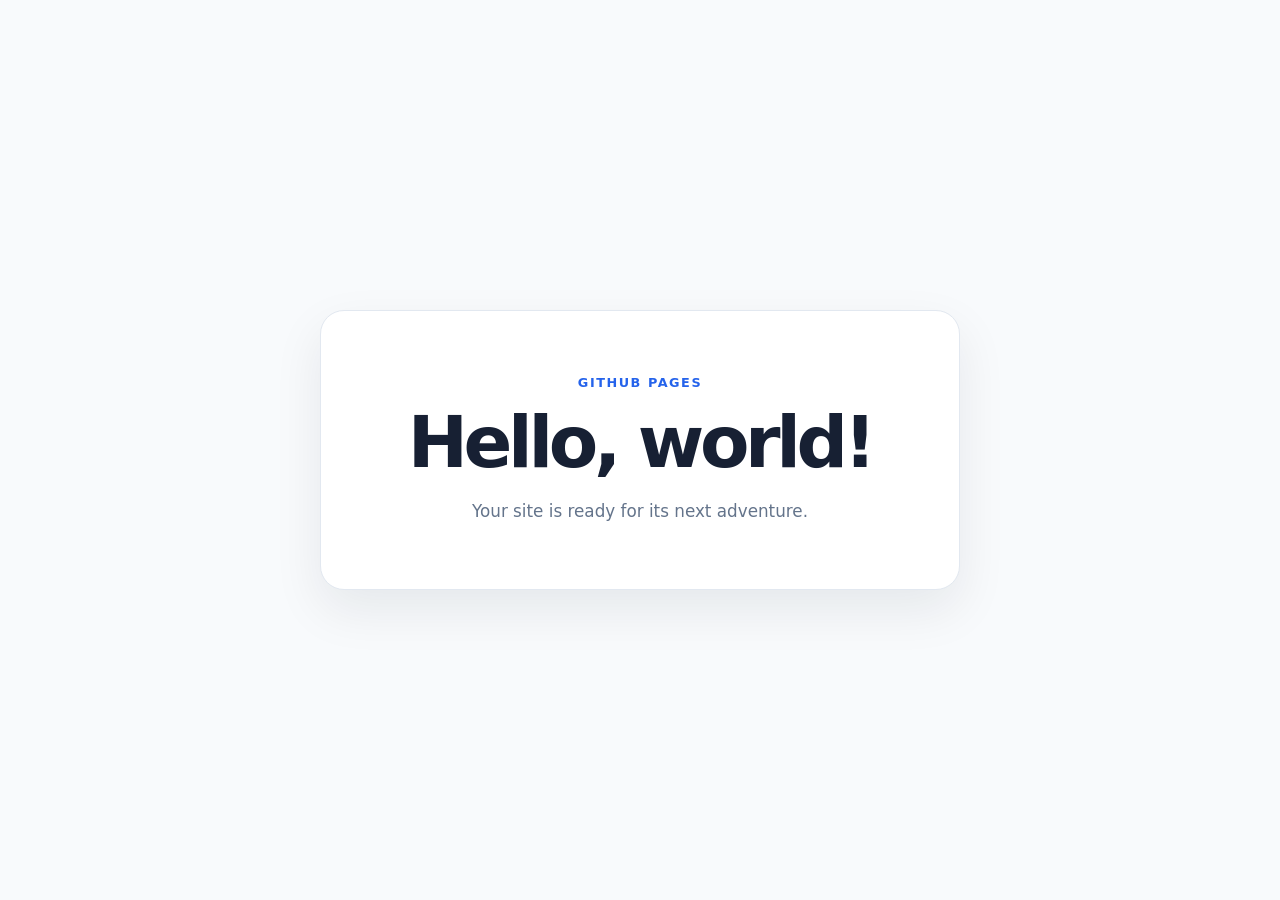
==== index.html @ b0e6faa7 "Hello world" ====
<!doctype html>
<html lang="en">
  <head>
    <meta charset="utf-8" />
    <meta name="viewport" content="width=device-width, initial-scale=1" />
    <meta name="theme-color" content="#f8fafc" />
    <title>Hello, world!</title>
    <style>
      :root {
        color-scheme: light;
        font-family: system-ui, -apple-system, BlinkMacSystemFont, "Segoe UI", sans-serif;
        color: #172033;
        background: #f8fafc;
      }

      * { box-sizing: border-box; }

      body {
        min-height: 100vh;
        margin: 0;
        display: grid;
        place-items: center;
        padding: 24px;
      }

      main {
        width: min(100%, 640px);
        padding: clamp(32px, 8vw, 64px);
        text-align: center;
        background: #fff;
        border: 1px solid #e2e8f0;
        border-radius: 24px;
        box-shadow: 0 20px 50px rgb(15 23 42 / 8%);
      }

      .eyebrow {
        margin: 0 0 16px;
        color: #2563eb;
        font-size: 0.8rem;
        font-weight: 700;
        letter-spacing: 0.12em;
        text-transform: uppercase;
      }

      h1 {
        margin: 0;
        font-size: clamp(2.5rem, 9vw, 4.5rem);
        letter-spacing: -0.06em;
        line-height: 1;
      }

      p:last-child {
        margin: 20px 0 0;
        color: #64748b;
        font-size: 1.05rem;
        line-height: 1.6;
      }
    </style>
  </head>
  <body>
    <main>
      <p class="eyebrow">GitHub Pages</p>
      <h1>Hello, world!</h1>
      <p>Your site is ready for its next adventure.</p>
    </main>
  </body>
</html>
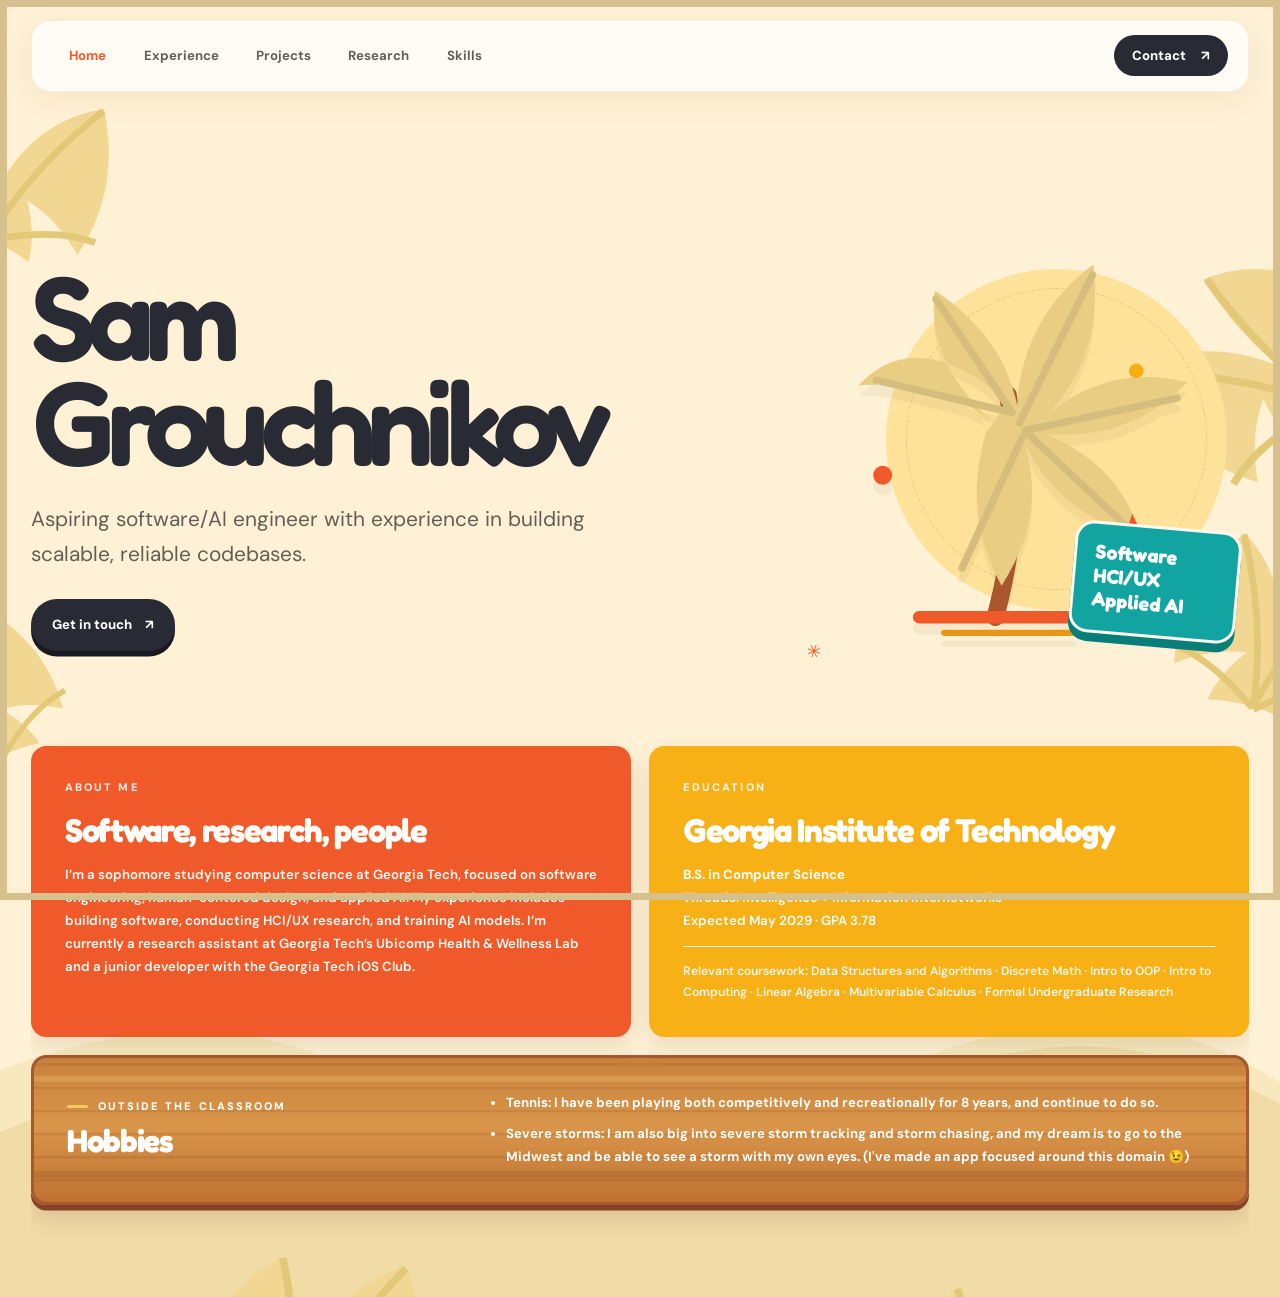
==== commit 22cd86d1: "New!" ====
--- a/index.html
+++ b/index.html
@@ -3,65 +3,34 @@
   <head>
     <meta charset="utf-8" />
     <meta name="viewport" content="width=device-width, initial-scale=1" />
-    <meta name="theme-color" content="#f8fafc" />
-    <title>Hello, world!</title>
-    <style>
-      :root {
-        color-scheme: light;
-        font-family: system-ui, -apple-system, BlinkMacSystemFont, "Segoe UI", sans-serif;
-        color: #172033;
-        background: #f8fafc;
-      }
-
-      * { box-sizing: border-box; }
-
-      body {
-        min-height: 100vh;
-        margin: 0;
-        display: grid;
-        place-items: center;
-        padding: 24px;
-      }
-
-      main {
-        width: min(100%, 640px);
-        padding: clamp(32px, 8vw, 64px);
-        text-align: center;
-        background: #fff;
-        border: 1px solid #e2e8f0;
-        border-radius: 24px;
-        box-shadow: 0 20px 50px rgb(15 23 42 / 8%);
-      }
-
-      .eyebrow {
-        margin: 0 0 16px;
-        color: #2563eb;
-        font-size: 0.8rem;
-        font-weight: 700;
-        letter-spacing: 0.12em;
-        text-transform: uppercase;
-      }
-
-      h1 {
-        margin: 0;
-        font-size: clamp(2.5rem, 9vw, 4.5rem);
-        letter-spacing: -0.06em;
-        line-height: 1;
-      }
-
-      p:last-child {
-        margin: 20px 0 0;
-        color: #64748b;
-        font-size: 1.05rem;
-        line-height: 1.6;
-      }
-    </style>
+    <meta name="theme-color" content="#fff1d5" />
+    <meta name="description" content="Sam Grouchnikov — Georgia Tech computer science student, researcher, and software builder." />
+    <title>Sam Grouchnikov — Software, research & ideas</title>
+    <link rel="stylesheet" href="assets/site.css" />
+    <script src="assets/site.js" defer></script>
   </head>
   <body>
-    <main>
-      <p class="eyebrow">GitHub Pages</p>
-      <h1>Hello, world!</h1>
-      <p>Your site is ready for its next adventure.</p>
-    </main>
+    <div class="site-background" aria-hidden="true">
+      <svg class="background-leaf leaf-a" viewBox="0 0 220 190"><path fill="currentColor" d="M13 177C4 133 13 53 72 16c16 36 26 72 27 107 9-53 38-94 83-115 28 51 34 103 18 155-21-20-43-33-67-39 12 20 19 40 20 61-42-14-76-15-104-4 4-17 12-33 24-49-21 8-40 23-60 45Z"/><path d="M106 177C99 121 88 65 70 18M105 177c14-60 41-116 77-167M104 177c-29-33-57-53-86-61M106 176c40-22 75-33 108-31" fill="none" stroke="#e3c878" stroke-width="7"/></svg>
+      <svg class="background-leaf leaf-b" viewBox="0 0 220 190"><path fill="currentColor" d="M13 177C4 133 13 53 72 16c16 36 26 72 27 107 9-53 38-94 83-115 28 51 34 103 18 155-21-20-43-33-67-39 12 20 19 40 20 61-42-14-76-15-104-4 4-17 12-33 24-49-21 8-40 23-60 45Z"/><path d="M106 177C99 121 88 65 70 18M105 177c14-60 41-116 77-167M104 177c-29-33-57-53-86-61M106 176c40-22 75-33 108-31" fill="none" stroke="#e3c878" stroke-width="7"/></svg>
+      <svg class="background-leaf leaf-c" viewBox="0 0 220 190"><path fill="currentColor" d="M13 177C4 133 13 53 72 16c16 36 26 72 27 107 9-53 38-94 83-115 28 51 34 103 18 155-21-20-43-33-67-39 12 20 19 40 20 61-42-14-76-15-104-4 4-17 12-33 24-49-21 8-40 23-60 45Z"/><path d="M106 177C99 121 88 65 70 18M105 177c14-60 41-116 77-167M104 177c-29-33-57-53-86-61M106 176c40-22 75-33 108-31" fill="none" stroke="#e3c878" stroke-width="7"/></svg>
+      <svg class="background-leaf leaf-d" viewBox="0 0 220 190"><path fill="currentColor" d="M13 177C4 133 13 53 72 16c16 36 26 72 27 107 9-53 38-94 83-115 28 51 34 103 18 155-21-20-43-33-67-39 12 20 19 40 20 61-42-14-76-15-104-4 4-17 12-33 24-49-21 8-40 23-60 45Z"/><path d="M106 177C99 121 88 65 70 18M105 177c14-60 41-116 77-167M104 177c-29-33-57-53-86-61M106 176c40-22 75-33 108-31" fill="none" stroke="#e3c878" stroke-width="7"/></svg>
+      <svg class="background-leaf leaf-e" viewBox="0 0 220 190"><path fill="currentColor" d="M13 177C4 133 13 53 72 16c16 36 26 72 27 107 9-53 38-94 83-115 28 51 34 103 18 155-21-20-43-33-67-39 12 20 19 40 20 61-42-14-76-15-104-4 4-17 12-33 24-49-21 8-40 23-60 45Z"/><path d="M106 177C99 121 88 65 70 18M105 177c14-60 41-116 77-167M104 177c-29-33-57-53-86-61M106 176c40-22 75-33 108-31" fill="none" stroke="#e3c878" stroke-width="7"/></svg>
+      <svg class="background-leaf leaf-f" viewBox="0 0 220 190"><path fill="currentColor" d="M13 177C4 133 13 53 72 16c16 36 26 72 27 107 9-53 38-94 83-115 28 51 34 103 18 155-21-20-43-33-67-39 12 20 19 40 20 61-42-14-76-15-104-4 4-17 12-33 24-49-21 8-40 23-60 45Z"/><path d="M106 177C99 121 88 65 70 18M105 177c14-60 41-116 77-167M104 177c-29-33-57-53-86-61M106 176c40-22 75-33 108-31" fill="none" stroke="#e3c878" stroke-width="7"/></svg>
+      <svg class="background-waves" viewBox="0 0 1200 240" preserveAspectRatio="none"><path d="M0 90c180-46 266-24 391 17 137 45 247 45 401-4 175-56 281-61 408-5v142H0Z" fill="#f8e8be"/><path d="M0 131c158-48 266-51 414-12 140 37 249 40 396-8 174-56 273-42 390 1v128H0Z" fill="#f1dca7"/></svg>
+    </div>
+    <div class="site-shell">
+      <header class="site-header">
+        <nav class="main-nav" aria-label="Main navigation">
+          <a href="#home" data-route="home">Home</a>
+          <a href="#experience" data-route="experience">Experience</a>
+          <a href="#work" data-route="work">Projects</a>
+          <a href="#research" data-route="research">Research</a>
+          <a href="#about" data-route="about">Skills</a>
+        </nav>
+        <a class="contact-link" href="#contact">Contact <span aria-hidden="true">↗</span></a>
+      </header>
+      <main id="app" tabindex="-1" aria-live="polite"></main>
+    </div>
   </body>
 </html>
--- a/assets/site.css
+++ b/assets/site.css
@@ -0,0 +1,291 @@
+@import url('https://fonts.googleapis.com/css2?family=DM+Sans:wght@400;500;600;700;800&family=Fredoka:wght@400;500;600;700&display=swap');
+
+:root {
+  font-family: 'DM Sans', 'Trebuchet MS', sans-serif;
+  color: #292b34;
+  background: #fff1d5;
+  font-synthesis: none;
+  text-rendering: optimizeLegibility;
+  -webkit-font-smoothing: antialiased;
+  --cream: #fff1d5;
+  --paper: #fffdf8;
+  --ink: #292b34;
+  --muted: #706c64;
+  --orange: #f05a2b;
+  --yellow: #f5ad12;
+  --teal: #11a4a1;
+  --line: #eadfcf;
+  --radius: 22px;
+}
+
+* { box-sizing: border-box; }
+html { min-width: 320px; scroll-behavior: smooth; zoom: 1.1; }
+body { position: relative; min-width: 320px; min-height: 100vh; margin: 0; background: var(--cream); }
+body::after { position: fixed; z-index: 30; inset: 0; border: 7px solid #d6c08d; content: ''; pointer-events: none; }
+a { color: inherit; }
+button, a { -webkit-tap-highlight-color: transparent; }
+a:focus-visible, button:focus-visible { outline: 3px solid var(--teal); outline-offset: 4px; }
+
+.site-background { position: absolute; z-index: 0; inset: 0; overflow: hidden; pointer-events: none; }
+.background-leaf { position: absolute; z-index: 4; color: #f1d791; }
+.background-leaf.leaf-a { top: 6%; left: -7%; width: clamp(100px, 15vw, 190px); transform: rotate(17deg); }
+.background-leaf.leaf-b { top: 20%; right: -7%; width: clamp(120px, 18vw, 215px); transform: scaleX(-1) rotate(56deg); }
+.background-leaf.leaf-c { top: 48%; left: -9%; width: clamp(100px, 13vw, 160px); transform: rotate(-31deg); }
+.background-leaf.leaf-d { top: 42%; right: -8%; width: clamp(110px, 16vw, 190px); transform: scaleX(-1) rotate(-22deg); }
+.background-leaf.leaf-e { bottom: -12%; left: 15%; width: clamp(120px, 18vw, 220px); transform: rotate(9deg); }
+.background-leaf.leaf-f { right: 13%; bottom: -15%; width: clamp(115px, 17vw, 205px); transform: scaleX(-1) rotate(-18deg); }
+.background-waves { position: absolute; z-index: 2; right: 0; bottom: 0; left: 0; width: 100%; height: 28%; }
+.site-shell { position: relative; z-index: 1; width: min(1240px, calc(100% - 56px)); min-height: 100vh; margin: 0 auto; display: flex; flex-direction: column; }
+.site-header { position: sticky; z-index: 10; top: 14px; display: grid; grid-template-columns: 1fr auto; align-items: center; gap: 20px; margin-top: 18px; padding: 13px 18px 13px 34px; border: 1px solid rgb(79 62 35 / 8%); border-radius: 18px; background: rgb(255 253 248 / 93%); box-shadow: 0 7px 28px rgb(71 52 25 / 6%); backdrop-filter: blur(12px); }
+.wordmark { width: fit-content; color: var(--ink); font-family: Fredoka, 'Trebuchet MS', sans-serif; font-size: 27px; font-weight: 600; letter-spacing: -.08em; text-decoration: none; }
+.wordmark span { color: var(--orange); }
+.main-nav { justify-self: start; display: flex; align-items: center; gap: clamp(15px, 2.7vw, 34px); }
+.main-nav a { position: relative; padding: 8px 0; color: #625f59; font-size: 12px; font-weight: 700; text-decoration: none; transition: color 150ms ease; }
+.main-nav a:hover, .main-nav a[aria-current="page"] { color: var(--orange); }
+.contact-link { justify-self: end; display: inline-flex; align-items: center; gap: 13px; padding: 11px 17px; border-radius: 999px; background: var(--ink); color: white; font-size: 12px; font-weight: 800; text-decoration: none; transition: transform 150ms ease, background 150ms ease; }
+.contact-link:hover { transform: translateY(-2px); background: var(--orange); }
+
+#app { flex: 1; min-height: 64vh; outline: none; }
+.page { position: relative; top: 0; overflow: hidden; padding: clamp(0px, calc(8vw - 52px), 46px) 0 84px; animation: arrive 280ms ease both; }
+.experience-page, .research-page { overflow: visible; }
+@keyframes arrive { from { opacity: 0; transform: translateY(8px); } to { opacity: 1; transform: translateY(0); } }
+.page-head { max-width: 760px; margin-bottom: 38px; }
+.eyebrow { display: flex; align-items: center; gap: 9px; margin: 0 0 14px; color: #8c714e; font-size: 10px; font-weight: 800; letter-spacing: .19em; text-transform: uppercase; }
+.eyebrow::before { width: 19px; height: 3px; border-radius: 3px; background: var(--teal); content: ''; }
+h1, h2, h3, p { margin-top: 0; }
+h1, h2, h3 { font-family: Fredoka, 'Trebuchet MS', sans-serif; }
+.page-head h1 { margin-bottom: 13px; color: var(--ink); font-size: clamp(42px, 7vw, 72px); font-weight: 600; letter-spacing: -.055em; line-height: .99; }
+.page-head > p:last-child { max-width: 650px; margin-bottom: 0; color: var(--muted); font-size: clamp(15px, 1.7vw, 18px); line-height: 1.7; }
+
+/* Home */
+.home-page { padding-top: clamp(58px, 8vw, 98px); }
+.hero { position: relative; display: grid; grid-template-columns: minmax(0, 1.2fr) minmax(280px, .8fr); align-items: center; gap: clamp(30px, 6vw, 78px); min-height: 470px; }
+.hero-copy { position: relative; z-index: 2; }
+.hero-copy .eyebrow { margin-bottom: 18px; }
+.hero h1 { max-width: 700px; margin: 0; color: var(--ink); font-size: clamp(56px, 9.5vw, 108px); font-weight: 600; letter-spacing: -.075em; line-height: .88; }
+.hero h1 span { color: var(--ink); }
+.hero-subtitle { max-width: 515px; margin: 26px 0 25px; color: #635f57; font-size: clamp(16px, 1.8vw, 19px); line-height: 1.65; }
+.hero-actions { display: flex; flex-wrap: wrap; gap: 11px; }
+.button-primary, .button-secondary { display: inline-flex; align-items: center; justify-content: center; gap: 12px; min-height: 48px; padding: 0 19px; border: 0; border-radius: 999px; font: inherit; font-size: 12px; font-weight: 800; text-decoration: none; cursor: pointer; transition: transform 160ms ease, box-shadow 160ms ease; }
+.button-primary { background: var(--ink); color: white; box-shadow: 0 5px 0 #171820; }
+.button-secondary { border: 1px solid #ded1bd; background: var(--paper); color: var(--ink); }
+.button-primary:hover, .button-secondary:hover { transform: translateY(-3px); box-shadow: 0 8px 14px rgb(58 48 32 / 12%); }
+.hero-visual { position: relative; min-height: 400px; display: grid; place-items: center; }
+.sun-disc { position: absolute; top: 28px; right: 20px; width: min(310px, 88%); aspect-ratio: 1; border-radius: 50%; background: #ffe29a; }
+.sun-disc::after { position: absolute; inset: 18px; border: 1px dashed rgb(187 119 18 / 28%); border-radius: inherit; content: ''; }
+.palm-art { position: relative; z-index: 1; width: min(370px, 100%); filter: drop-shadow(0 10px 0 rgb(120 100 61 / 7%)); }
+.hero-note { position: absolute; z-index: 2; right: -3px; bottom: 36px; width: 152px; padding: 14px 17px; border: 3px solid #fff9ed; border-radius: 17px; background: var(--teal); box-shadow: 0 8px 0 #087e7b; color: white; transform: translateX(-12px) rotate(5deg); }
+.hero-note strong { display: block; margin-bottom: 3px; font-family: Fredoka, sans-serif; font-size: 18px; }
+.hero-note span { font-size: 10px; font-weight: 700; }
+.hero-leaf { position: absolute; bottom: 27px; left: 8px; width: 75px; color: var(--orange); transform: rotate(-25deg); }
+.home-overview { display: grid; grid-template-columns: 1fr 1fr; gap: 16px; margin-top: 27px; }
+.home-info-card { min-height: 220px; padding: clamp(21px, 3vw, 31px); overflow: hidden; border: 0; border-radius: 14px; box-shadow: 0 8px 20px rgb(71 52 25 / 12%); }
+.home-info-card.about-card { background: #f05a2b; color: #fffdf8; }
+.home-info-card.education-card { background: #F7B016; color: #FFFFFF; }
+.education-card p:not(.eyebrow) { font-weight: 600; }
+.home-info-card h2 { margin: 0 0 12px; color: inherit; font-size: clamp(22px, 3vw, 30px); letter-spacing: -.04em; }
+.home-info-card p:not(.eyebrow) { margin: 0; color: inherit; font-size: 12px; line-height: 1.75; }
+.about-card p:not(.eyebrow) { font-weight: 600; }
+.home-info-card .eyebrow { color: inherit; opacity: .88; }
+.home-info-card .eyebrow::before { display: none; }
+.home-info-card p + p:not(.eyebrow) { margin-top: 13px; }
+.home-info-card strong { color: inherit; }
+.home-info-card .coursework { padding-top: 12px; border-top: 1px solid currentColor; font-size: 11px !important; font-weight: 600; opacity: .9; }
+.plank-panel { border: 3px solid #a9572d; border-radius: 14px; background: linear-gradient(180deg, transparent 0 12%, rgb(255 205 127 / 25%) 13% 16%, transparent 17% 78%, rgb(112 53 23 / 16%) 79% 83%, transparent 84%), repeating-linear-gradient(0deg, transparent 0 18px, rgb(112 53 23 / 13%) 19px 21px), linear-gradient(180deg, #c9823d, #d99549 48%, #bf7132); box-shadow: 0 5px 0 #824327, 0 12px 22px rgb(72 48 26 / 15%); color: #fffdf8; }
+.interests-panel { display: grid; grid-template-columns: minmax(220px, .7fr) 1.3fr; align-items: center; gap: 25px; margin-top: 16px; padding: clamp(21px, 3vw, 30px); }
+.interests-panel .eyebrow { margin-bottom: 7px; color: #fff0d9; }
+.plank-panel .eyebrow::before { background: #f5c766; }
+.interests-panel h2 { margin: 0; color: #ffd070; font-size: clamp(21px, 3vw, 29px); letter-spacing: -.04em; }
+.interest-tags { display: flex; flex-wrap: wrap; gap: 8px; }
+.interest-tags span { padding: 9px 12px; border: 1px solid rgb(255 255 255 / 16%); border-radius: 999px; background: rgb(255 255 255 / 7%); color: #fff8e9; font-size: 10px; font-weight: 700; }
+.hobbies-panel { display: grid; grid-template-columns: minmax(220px, .7fr) 1.3fr; align-items: center; gap: 25px; margin-top: 16px; padding: clamp(21px, 3vw, 30px); }
+.hobbies-panel .eyebrow { margin-bottom: 7px; color: #FFFFFF; }
+.hobbies-panel h2 { margin: 0; color: #FFFFFF; font-size: clamp(21px, 3vw, 29px); letter-spacing: -.04em; }
+.hobbies-list { display: grid; gap: 8px; margin: 0; padding-left: 18px; color: #FFFFFF; font-size: 12px; font-weight: 700; line-height: 1.75; }
+
+/* Work, experience, research, and about */
+.project-grid { display: grid; grid-template-columns: repeat(2, minmax(0, 1fr)); gap: 17px; }
+.work-page .project-grid { margin-top: 17px; }
+.project-card { position: relative; display: flex; min-height: 285px; flex-direction: column; padding: 24px; overflow: hidden; border: 1px solid rgb(90 67 38 / 9%); border-radius: var(--radius); background: var(--paper); box-shadow: 0 8px 27px rgb(71 52 25 / 6%); transition: transform 180ms ease, box-shadow 180ms ease; }
+.project-card:hover { transform: translateY(-4px) rotate(-.2deg); box-shadow: 0 14px 32px rgb(71 52 25 / 10%); }
+.work-page .project-theme-orange { border-color: #e9491c; background: #f05223; color: #fff; }
+.work-page .project-theme-white { border-color: #c66a9a; background: #d16da8; color: #fff; }
+.work-page .project-theme-yellow { border-color: #e9a600; background: #ffb612; color: #533d0a; }
+.work-page .project-theme-teal { border-color: #008f91; background: #00a6a7; color: #fff; }
+.work-page .project-theme-orange h2, .work-page .project-theme-white h2, .work-page .project-theme-teal h2 { color: #fff; }
+.work-page .project-theme-yellow h2 { color: #533d0a; }
+.work-page .project-theme-orange > p, .work-page .project-theme-white > p, .work-page .project-theme-teal > p { color: rgb(255 255 255 / 91%); }
+.work-page .project-theme-yellow > p { color: #62490f; }
+.work-page .project-theme-orange .project-facts, .work-page .project-theme-white .project-facts, .work-page .project-theme-teal .project-facts { color: rgb(255 255 255 / 91%); }
+.work-page .project-theme-yellow .project-facts { color: #62490f; }
+.work-page .project-theme-orange .project-facts li::before { background: #ffd17a; }
+.work-page .project-theme-white .project-facts li::before { background: #f3b5d5; }
+.work-page .project-theme-yellow .project-facts li::before { background: #805c09; }
+.work-page .project-theme-teal .project-facts li::before { background: #8fe5dd; }
+.work-page .project-theme-orange .tag, .work-page .project-theme-teal .tag { background: #fffdf8; color: #c34720; }
+.work-page .project-theme-yellow .tag { background: #fffdf8; color: #956a00; }
+.work-page .project-theme-orange .year, .work-page .project-theme-teal .year { color: rgb(255 255 255 / 88%); }
+.work-page .project-theme-yellow .year { color: #62490f; }
+.work-page .project-theme-orange .stack-list span, .work-page .project-theme-white .stack-list span, .work-page .project-theme-teal .stack-list span { border-color: rgb(255 255 255 / 30%); background: rgb(255 255 255 / 92%); color: #3f4a45; }
+.work-page .project-theme-yellow .stack-list span { border-color: rgb(83 61 10 / 13%); background: rgb(255 253 248 / 92%); color: #62490f; }
+.work-page .project-theme-orange .card-links a { color: #fff; }
+.work-page .project-theme-yellow .card-links a { color: #62490f; }
+.work-page .project-theme-white .card-links a, .work-page .project-theme-teal .card-links a { color: #fff; }
+.card-topline { display: flex; justify-content: space-between; align-items: center; gap: 12px; margin-bottom: 18px; }
+.tag { display: inline-flex; align-items: center; width: fit-content; padding: 6px 10px; border-radius: 999px; background: #fffdfa; color: #786244; font-size: 9px; font-weight: 800; letter-spacing: .11em; text-transform: uppercase; }
+.year { color: #8d8579; font-size: 10px; font-weight: 700; }
+.project-card h2, .project-card h3 { margin: 0 0 9px; color: var(--ink); font-size: 26px; letter-spacing: -.04em; }
+.project-card > p { margin: 0 0 16px; color: #625f58; font-size: 16px; line-height: 1.65; }
+.project-facts { display: grid; gap: 8px; margin: 2px 0 19px; padding: 0; color: #5c594f; font-size: 13px; line-height: 1.6; list-style: none; }
+.project-facts li { position: relative; padding-left: 16px; }
+.project-facts li::before { position: absolute; top: .6em; left: 0; width: 6px; height: 6px; border-radius: 50%; background: var(--orange); content: ''; }
+.stack-list { display: flex; flex-wrap: wrap; gap: 6px; margin-top: auto; padding-top: 4px; }
+.stack-list span, .skill-list span { padding: 6px 9px; border: 1px solid rgb(83 71 51 / 11%); border-radius: 999px; background: rgb(255 253 248 / 78%); color: #6c6354; font-size: 9px; font-weight: 700; }
+.stack-list a { padding: 6px 9px; border: 1px solid rgb(83 71 51 / 11%); border-radius: 999px; background: rgb(255 253 248 / 78%); color: #6c6354; font-size: 9px; font-weight: 700; text-decoration: none; }
+.stack-list a:hover { border-color: var(--teal); color: #087e7b; }
+.card-links { display: flex; gap: 14px; margin-top: 15px; }
+.card-links a { color: #9c4a2d; font-size: 11px; font-weight: 800; text-decoration: none; }
+.card-links a:hover { text-decoration: underline; text-underline-offset: 3px; }
+.timeline { display: grid; gap: 16px; }
+.timeline-card { display: grid; grid-template-columns: 175px 1fr; gap: 22px; padding: 25px; border: 1px solid rgb(90 67 38 / 9%); border-radius: var(--radius); background: var(--paper); box-shadow: 0 8px 27px rgb(71 52 25 / 5%); }
+.timeline-date { color: #9c4a2d; font-size: 11px; font-weight: 800; }
+.timeline-card h2 { margin: 4px 0 3px; color: var(--ink); font-size: 22px; letter-spacing: -.035em; }
+.timeline-place { margin: 0 0 14px; color: #827a6f; font-size: 12px; font-weight: 700; }
+.timeline-card p:last-child { margin-bottom: 0; }
+.timeline-card ul { display: grid; gap: 9px; margin: 0; padding-left: 18px; color: #625f58; font-size: 12px; line-height: 1.7; }
+.timeline-card li::marker { color: var(--orange); }
+.highlight-panel { display: grid; grid-template-columns: .8fr 1.2fr; gap: 28px; margin-top: 24px; padding: clamp(24px, 4vw, 39px); border-radius: 24px; background: var(--ink); color: white; }
+.highlight-panel h2 { margin: 0; color: #ffd070; font-size: 29px; letter-spacing: -.04em; }
+.highlight-panel p { margin: 0; color: #efede6; font-size: 13px; line-height: 1.75; }
+.research-card { display: grid; grid-template-columns: 150px 1fr; gap: 23px; padding: 25px; border: 1px solid rgb(90 67 38 / 9%); border-radius: var(--radius); background: #e7f5ee; }
+.experience-page .research-card, .research-page .research-card { transition: transform 180ms ease, box-shadow 180ms ease; }
+.experience-page .research-card:hover, .research-page .research-card:hover { transform: translateY(-4px); box-shadow: 0 12px 28px rgb(41 43 52 / 12%); }
+.highlight-panel + .research-card { margin-top: 24px; }
+.research-stamp { display: grid; min-height: 140px; place-items: center; border-radius: 17px; background: var(--teal); color: white; font-family: Fredoka, sans-serif; font-size: 24px; font-weight: 600; text-align: center; transform: rotate(-3deg); }
+.experience-page .research-stamp, .research-page .research-stamp { transition: transform 180ms ease; }
+.experience-page .research-card:hover .research-stamp, .research-page .research-card:hover .research-stamp { transform: rotate(0deg); }
+.research-card h2 { margin: 0 0 8px; font-size: 25px; letter-spacing: -.04em; }
+.research-card p { margin: 0 0 11px; color: #625f58; font-size: 12px; line-height: 1.7; }
+.research-meta-row { display: flex; flex-wrap: wrap; align-items: center; justify-content: space-between; gap: 8px 12px; margin-bottom: 14px; }
+.research-meta-row .eyebrow { margin: 0; }
+.paper-links { display: flex; flex-wrap: wrap; gap: 6px; }
+.paper-links a { padding: 6px 9px; border: 1px solid var(--teal); border-radius: 999px; background: var(--teal); color: white; font-size: 9px; font-weight: 700; text-decoration: none; }
+.paper-links a:hover { border-color: #087e7b; background: #087e7b; color: white; }
+.paper-placeholders { display: flex; flex-wrap: wrap; gap: 8px; margin-top: 17px; }
+.paper-placeholders span { display: grid; gap: 3px; min-width: 112px; padding: 9px 11px; border: 1px dashed #85b6a7; border-radius: 12px; background: rgb(255 253 248 / 72%); }
+.paper-placeholders strong { color: #486d60; font-size: 10px; }
+.paper-placeholders small { color: #8a8276; font-size: 9px; }
+.skill-groups { display: grid; gap: 14px; }
+.skill-group { display: grid; grid-template-columns: 160px 1fr; gap: 20px; padding: 21px; border: 1px solid rgb(90 67 38 / 9%); border-radius: 18px; background: var(--paper); }
+.skill-group h2 { margin: 0; font-size: 16px; }
+.skill-list { display: flex; flex-wrap: wrap; gap: 7px; }
+.network-legend { display: flex; flex-wrap: wrap; gap: 17px; margin: -14px 0 20px; color: #6c6354; font-size: 10px; font-weight: 700; }
+.network-legend span, .skill-cluster h2 { display: inline-flex; align-items: center; gap: 7px; }
+.legend-dot { display: inline-block; width: 8px; height: 8px; flex: 0 0 auto; border-radius: 50%; background: var(--orange); }
+.legend-language { background: var(--orange); }
+.legend-tool { background: var(--teal); }
+.legend-ai { background: #F7B016; }
+.skills-network { position: relative; display: grid; grid-template-columns: minmax(0, 1.12fr) minmax(290px, .88fr); align-items: start; gap: clamp(38px, 7vw, 100px); }
+.skills-network-wires { position: absolute; z-index: 1; inset: 0; width: 100%; height: 100%; overflow: visible; pointer-events: none; }
+.skill-network-list, .network-work-list { position: relative; min-width: 0; }
+.skill-network-list { display: flex; flex-direction: column; justify-content: flex-start; gap: 12px; }
+.skill-cluster { padding: 16px; border: 1px solid rgb(90 67 38 / 9%); border-radius: 19px; background: rgb(255 253 248 / 93%); box-shadow: 0 7px 22px rgb(71 52 25 / 4%); }
+.skill-cluster h2 { position: relative; z-index: 2; margin: 0 0 12px; color: var(--ink); font-family: 'DM Sans', sans-serif; font-size: 11px; font-weight: 800; letter-spacing: .04em; }
+.skill-nodes { display: flex; flex-wrap: wrap; gap: 7px; }
+.skill-node { position: relative; z-index: 2; padding: 7px 10px; border: 1px solid rgb(83 71 51 / 12%); border-radius: 999px; background: #fff; color: #625f58; font: inherit; font-size: 10px; font-weight: 700; cursor: pointer; transition: transform 150ms ease, border-color 150ms ease, background 150ms ease, color 150ms ease, opacity 150ms ease; }
+.skill-node:hover, .skill-node.is-highlighted { transform: translateY(-2px); border-color: var(--teal); background: var(--teal); color: #fff; }
+.skill-node[data-kind="language"].is-highlighted { border-color: var(--orange); background: var(--orange); }
+.skill-node[data-kind="ai"].is-highlighted { border-color: #F7B016; background: #F7B016; color: var(--ink); }
+.network-work-list { display: flex; flex-direction: column; gap: 9px; }
+.network-column-label { position: relative; z-index: 2; margin: 0 0 2px; color: #8c714e; font-size: 10px; font-weight: 800; letter-spacing: .17em; text-transform: uppercase; }
+.network-work-node { position: relative; z-index: 2; display: grid; justify-items: start; gap: 3px; width: 100%; padding: 12px 15px; border: 1px solid rgb(90 67 38 / 11%); border-radius: 15px; background: rgb(255 253 248 / 95%); color: var(--ink); font: inherit; text-align: left; cursor: pointer; box-shadow: 0 5px 17px rgb(71 52 25 / 4%); transition: transform 160ms ease, border-color 160ms ease, box-shadow 160ms ease, opacity 160ms ease; }
+.network-work-node:hover, .network-work-node.is-highlighted { transform: translateX(3px); border-color: var(--teal); box-shadow: 0 8px 20px rgb(17 164 161 / 12%); }
+.work-node-kind { color: #8c714e; font-size: 8px; font-weight: 800; letter-spacing: .12em; }
+.network-work-node strong { font-family: Fredoka, 'Trebuchet MS', sans-serif; font-size: 17px; font-weight: 500; letter-spacing: -.02em; }
+.network-work-node small { color: #706c64; font-size: 9px; line-height: 1.45; }
+.skills-network.has-active .skill-node.is-dimmed, .skills-network.has-active .network-work-node.is-dimmed { opacity: .5; }
+.skills-network.has-active .skill-node.is-highlighted { box-shadow: 0 4px 12px rgb(17 164 161 / 18%); }
+.skills-network.has-active .network-work-node.is-highlighted { background: #f1fbf7; }
+.skill-edge { fill: none; stroke-width: 1.4; stroke-linecap: round; opacity: .17; transition: opacity 160ms ease, stroke-width 160ms ease; vector-effect: non-scaling-stroke; }
+.skill-edge[data-kind="language"] { stroke: var(--orange); }
+.skill-edge[data-kind="tool"] { stroke: var(--teal); }
+.skill-edge[data-kind="ai"] { stroke: #F7B016; }
+.skill-edge.is-dimmed { opacity: .025; }
+.skill-edge.is-highlighted { stroke-width: 2.3; opacity: .85; }
+.network-note { margin: 14px 0 0; color: #827a6f; font-size: 10px; line-height: 1.6; }
+@media (max-width: 760px) {
+  .skills-network:not(.has-active) .skill-edge { opacity: .045; }
+  .skills-network.has-active .skill-edge.is-dimmed { opacity: .01; }
+}
+.about-grid { display: grid; grid-template-columns: 1fr 1fr; gap: 18px; margin-top: 18px; }
+.info-card { padding: 23px; border-radius: 20px; background: #fff1d9; }
+.info-card:nth-child(2) { background: #e7f5ee; }
+.info-card h2 { margin: 0 0 12px; font-size: 22px; }
+.info-card p, .info-card li { color: #625f58; font-size: 12px; line-height: 1.7; }
+.info-card p:last-child { margin-bottom: 0; }
+.info-card ul { margin: 0; padding-left: 17px; }
+.contact-panel { position: relative; max-width: 1200px; padding: clamp(27px, 6vw, 54px); overflow: hidden; border-radius: 27px; background: #fff0d3; }
+.contact-panel::after { position: absolute; right: -47px; bottom: -67px; width: 200px; height: 200px; border: 18px solid rgb(17 164 161 / 15%); border-radius: 50%; content: ''; }
+.contact-panel h1 { max-width: 1200px; margin: 0 0 14px; color: var(--ink); font-size: clamp(44px, 7vw, 69px); letter-spacing: -.04em; line-height: .98; }
+.contact-panel > p { max-width: 540px; color: #625f58; font-size: 14px; line-height: 1.7; }
+.contact-actions { position: relative; z-index: 1; display: flex; flex-wrap: wrap; align-items: center; gap: 10px; margin-top: 24px; }
+.contact-panel .contact-email { width: fit-content; margin: 0; padding: 12px 18px; border: 1px solid #e9491c; border-radius: 999px; background: #f05223; color: white; font-size: 16px; font-weight: 800; letter-spacing: .01em; -webkit-text-stroke: .15px currentColor; }
+.contact-options { display: flex; flex-wrap: wrap; gap: 10px; }
+.contact-options a { padding: 13px 19px; border: 1px solid transparent; border-radius: 999px; color: white; font-size: 14px; font-weight: 800; letter-spacing: .01em; text-decoration: none; transition: transform 160ms ease, box-shadow 160ms ease; -webkit-text-stroke: .15px currentColor; }
+.contact-options a:first-child { border-color: #e9a600; background: #ffb612; color: white; }
+.contact-options a:last-child { border-color: #008f91; background: #00a6a7; color: white; }
+.contact-options a:hover { transform: translateY(-3px); box-shadow: 0 8px 16px rgb(41 43 52 / 14%); }
+
+@media (max-width: 760px) {
+  .background-leaf.leaf-a { top: 3%; left: -43px; width: 88px; }
+  .background-leaf.leaf-b { top: 27%; right: -48px; width: 95px; }
+  .background-leaf.leaf-c { top: 57%; left: -47px; width: 87px; }
+  .background-leaf.leaf-d { top: 68%; right: -48px; width: 91px; }
+  .background-leaf.leaf-e { bottom: -30px; left: 4%; width: 96px; }
+  .background-leaf.leaf-f { right: 5%; bottom: -35px; width: 92px; }
+  .background-waves { height: 16%; }
+  .site-shell { width: min(100% - 32px, 600px); }
+  .site-header { grid-template-columns: auto 1fr auto; gap: 11px; padding: 11px 13px 11px 29px; }
+  .main-nav { justify-content: flex-start; gap: clamp(9px, 2vw, 17px); }
+  .main-nav a { font-size: 10px; }
+  .contact-link { gap: 6px; padding: 10px 12px; font-size: 10px; }
+  .wordmark { font-size: 23px; }
+  .hero { grid-template-columns: 1fr; gap: 0; }
+  .hero-copy { padding-top: 15px; }
+  .hero-visual { min-height: 300px; margin-top: -5px; }
+  .sun-disc { top: 7px; right: 50%; width: 260px; transform: translateX(50%); }
+  .palm-art { width: min(315px, 78%); }
+  .hero-note { right: 5%; bottom: 15px; }
+  .hero-leaf { bottom: 13px; left: 7%; }
+  .timeline-card { grid-template-columns: 1fr; gap: 9px; }
+  .highlight-panel { grid-template-columns: 1fr; gap: 12px; }
+  .skills-network { grid-template-columns: 1fr; gap: 24px; }
+  .research-card { grid-template-columns: 100px 1fr; gap: 16px; }
+  .research-stamp { min-height: 110px; font-size: 19px; }
+}
+@media (max-width: 520px) {
+  body::after { border-width: 5px; }
+  .background-waves { height: 12%; }
+  .background-leaf.leaf-c, .background-leaf.leaf-d { display: none; }
+  .site-shell { width: calc(100% - 24px); }
+  .site-header { position: relative; top: 0; grid-template-columns: 1fr auto; gap: 5px; margin-top: 10px; }
+  .main-nav { grid-column: 1 / -1; grid-row: 2; justify-content: flex-start; gap: 22px; padding-top: 4px; border-top: 1px solid #f0e8da; }
+  .main-nav a { font-size: 11px; }
+  .contact-link { grid-column: 2; grid-row: 1; }
+  .page { padding-top: 0; }
+  .hero { min-height: 0; }
+  .hero h1 { font-size: clamp(54px, 16vw, 78px); }
+  .hero-subtitle { font-size: 15px; }
+  .hero-visual { min-height: 275px; }
+  .home-overview, .interests-panel, .hobbies-panel { grid-template-columns: 1fr; }
+  .home-info-card { min-height: 0; }
+  .project-grid, .about-grid { grid-template-columns: 1fr; }
+  .project-card { min-height: 0; }
+  .skill-group { grid-template-columns: 1fr; gap: 12px; }
+  .skill-cluster { padding: 14px; }
+  .research-card { grid-template-columns: 1fr; }
+  .research-stamp { min-height: 92px; }
+}
+@media (prefers-reduced-motion: reduce) {
+  *, *::before, *::after { scroll-behavior: auto !important; animation-duration: .01ms !important; animation-iteration-count: 1 !important; transition-duration: .01ms !important; }
+}
